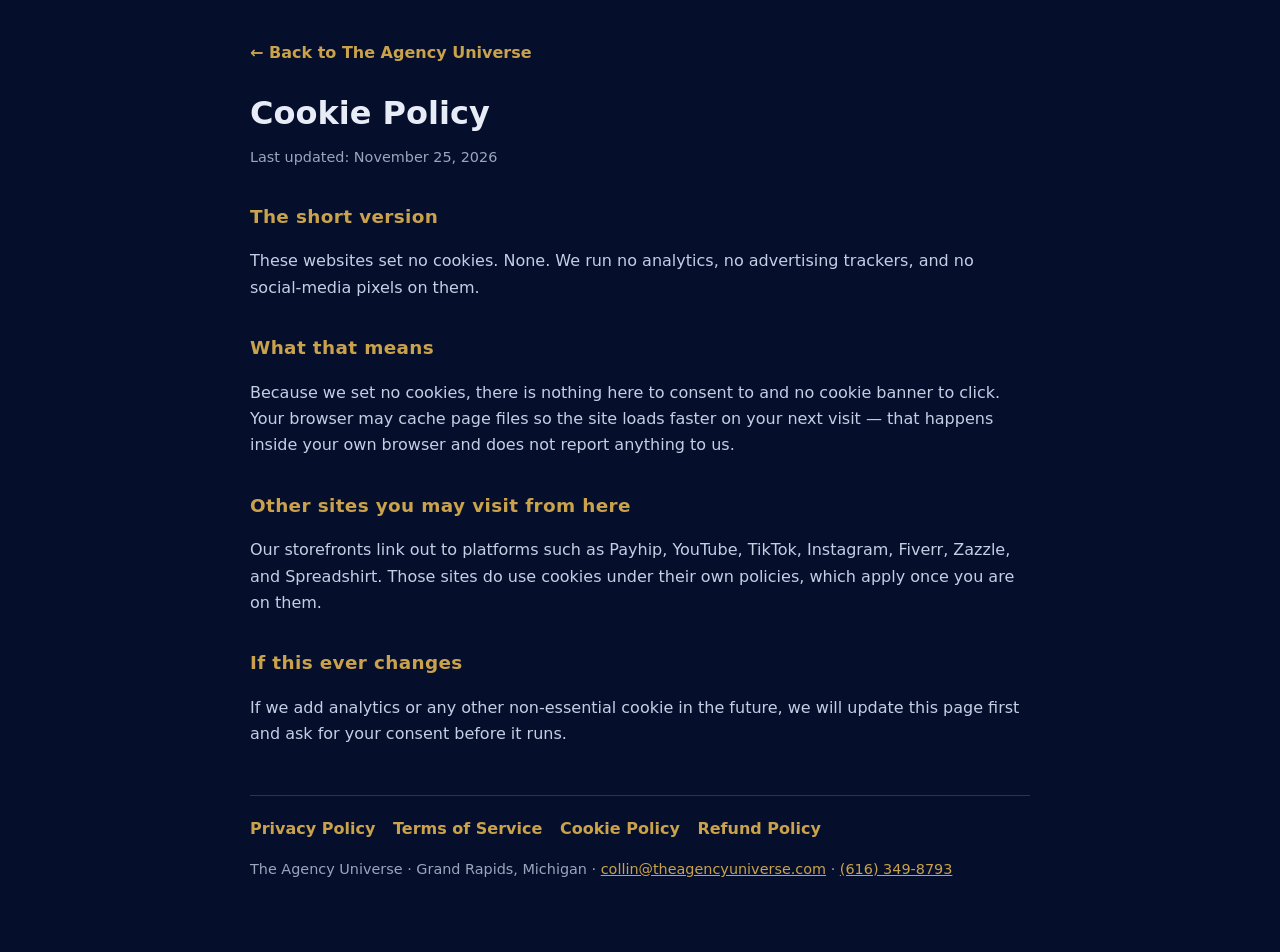
==== cookies.html @ 6b9e7f61 "Add legal pack: privacy, terms, cookies, refunds + footer legal links" ====
<!DOCTYPE html>
<html lang="en">
<head>
<meta charset="utf-8">
<meta name="viewport" content="width=device-width, initial-scale=1">
<title>Cookie Policy — The Agency Universe</title>
<meta name="description" content="Cookie Policy for The Agency Universe, a digital studio in Grand Rapids, Michigan.">
<style>
:root{--gold:#C9A24B;--ink:#E8ECF7;--mut:#9AA6BC}
*{box-sizing:border-box}
body{margin:0;background:#050F2C;color:var(--ink);font-family:system-ui,-apple-system,'Segoe UI',Roboto,sans-serif;line-height:1.65}
.wrap{max-width:820px;margin:0 auto;padding:2.5rem 1.25rem 3.5rem}
a{color:var(--gold)}
h1{font-size:2rem;line-height:1.2;margin:.2rem 0 .4rem}
h2{font-size:1.15rem;margin:2rem 0 .5rem;color:var(--gold);letter-spacing:.02em}
p,li{color:#C6CEE4}
.updated{color:var(--mut);font-size:.9rem}
.back{display:inline-block;margin-bottom:1.5rem;font-weight:700;text-decoration:none}
.legalnav{border-top:1px solid #26355c;margin-top:3rem;padding-top:1.2rem;display:flex;gap:1.1rem;flex-wrap:wrap}
.legalnav a{font-weight:700;text-decoration:none}
.biz{color:var(--mut);font-size:.9rem;margin-top:1rem}
</style>
</head>
<body>
<main class="wrap">
<a class="back" href="index.html">&larr; Back to The Agency Universe</a>
<h1>Cookie Policy</h1>
<p class="updated">Last updated: November 25, 2026</p>

<h2>The short version</h2>
<p>These websites set no cookies. None. We run no analytics, no advertising trackers, and no social-media pixels on them.</p>
<h2>What that means</h2>
<p>Because we set no cookies, there is nothing here to consent to and no cookie banner to click. Your browser may cache page files so the site loads faster on your next visit — that happens inside your own browser and does not report anything to us.</p>
<h2>Other sites you may visit from here</h2>
<p>Our storefronts link out to platforms such as Payhip, YouTube, TikTok, Instagram, Fiverr, Zazzle, and Spreadshirt. Those sites do use cookies under their own policies, which apply once you are on them.</p>
<h2>If this ever changes</h2>
<p>If we add analytics or any other non-essential cookie in the future, we will update this page first and ask for your consent before it runs.</p>

<nav class="legalnav" aria-label="Legal">
<a href="privacy.html">Privacy Policy</a>
<a href="terms.html">Terms of Service</a>
<a href="cookies.html">Cookie Policy</a>
<a href="refunds.html">Refund Policy</a>
</nav>
<p class="biz">The Agency Universe · Grand Rapids, Michigan · <a href="mailto:collin@theagencyuniverse.com">collin@theagencyuniverse.com</a> · <a href="tel:+16163498793">(616) 349-8793</a></p>
</main>
</body>
</html>
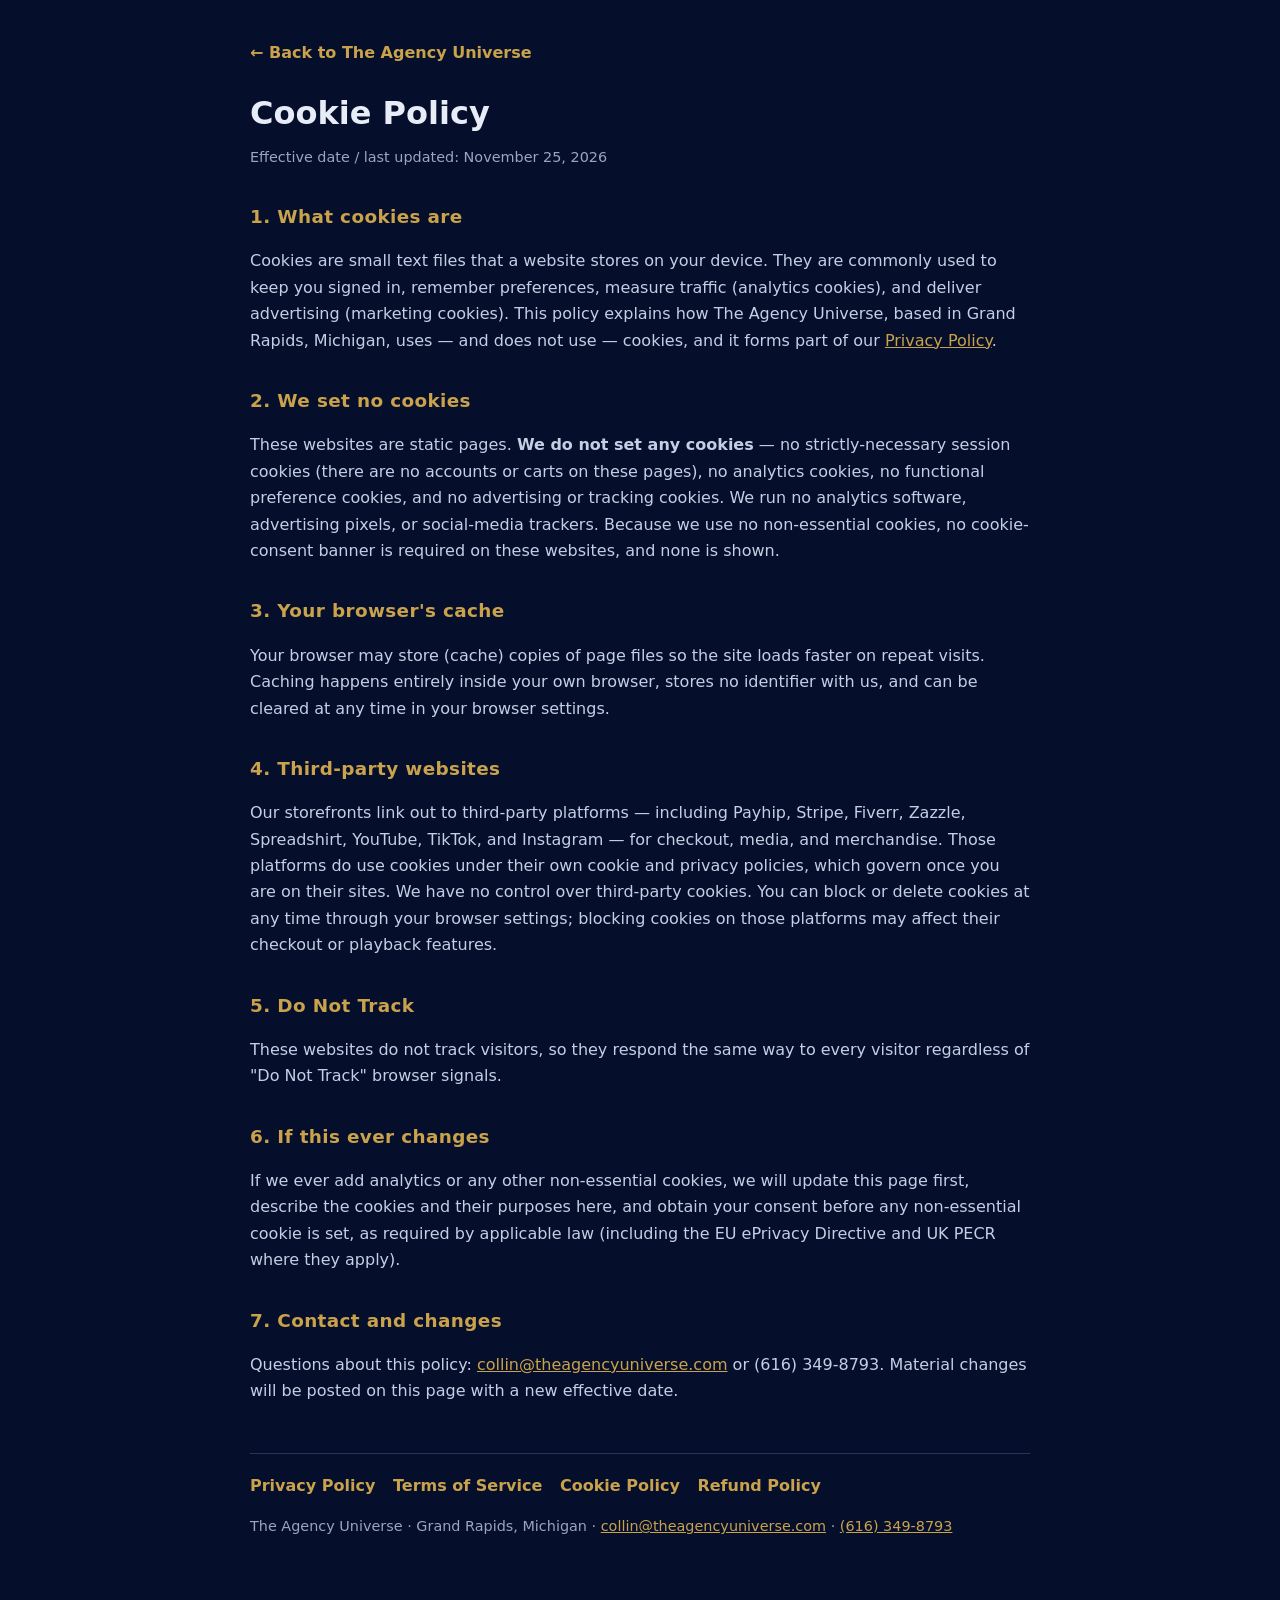
==== commit 48da98e6: "Revise legal pages: jurisdiction-protected terms (Michigan law, Kent County)" ====
--- a/cookies.html
+++ b/cookies.html
@@ -25,16 +25,22 @@
 <main class="wrap">
 <a class="back" href="index.html">&larr; Back to The Agency Universe</a>
 <h1>Cookie Policy</h1>
-<p class="updated">Last updated: November 25, 2026</p>
+<p class="updated">Effective date / last updated: November 25, 2026</p>
 
-<h2>The short version</h2>
-<p>These websites set no cookies. None. We run no analytics, no advertising trackers, and no social-media pixels on them.</p>
-<h2>What that means</h2>
-<p>Because we set no cookies, there is nothing here to consent to and no cookie banner to click. Your browser may cache page files so the site loads faster on your next visit — that happens inside your own browser and does not report anything to us.</p>
-<h2>Other sites you may visit from here</h2>
-<p>Our storefronts link out to platforms such as Payhip, YouTube, TikTok, Instagram, Fiverr, Zazzle, and Spreadshirt. Those sites do use cookies under their own policies, which apply once you are on them.</p>
-<h2>If this ever changes</h2>
-<p>If we add analytics or any other non-essential cookie in the future, we will update this page first and ask for your consent before it runs.</p>
+<h2>1. What cookies are</h2>
+<p>Cookies are small text files that a website stores on your device. They are commonly used to keep you signed in, remember preferences, measure traffic (analytics cookies), and deliver advertising (marketing cookies). This policy explains how The Agency Universe, based in Grand Rapids, Michigan, uses — and does not use — cookies, and it forms part of our <a href="privacy.html">Privacy Policy</a>.</p>
+<h2>2. We set no cookies</h2>
+<p>These websites are static pages. <strong>We do not set any cookies</strong> — no strictly-necessary session cookies (there are no accounts or carts on these pages), no analytics cookies, no functional preference cookies, and no advertising or tracking cookies. We run no analytics software, advertising pixels, or social-media trackers. Because we use no non-essential cookies, no cookie-consent banner is required on these websites, and none is shown.</p>
+<h2>3. Your browser's cache</h2>
+<p>Your browser may store (cache) copies of page files so the site loads faster on repeat visits. Caching happens entirely inside your own browser, stores no identifier with us, and can be cleared at any time in your browser settings.</p>
+<h2>4. Third-party websites</h2>
+<p>Our storefronts link out to third-party platforms — including Payhip, Stripe, Fiverr, Zazzle, Spreadshirt, YouTube, TikTok, and Instagram — for checkout, media, and merchandise. Those platforms do use cookies under their own cookie and privacy policies, which govern once you are on their sites. We have no control over third-party cookies. You can block or delete cookies at any time through your browser settings; blocking cookies on those platforms may affect their checkout or playback features.</p>
+<h2>5. Do Not Track</h2>
+<p>These websites do not track visitors, so they respond the same way to every visitor regardless of "Do Not Track" browser signals.</p>
+<h2>6. If this ever changes</h2>
+<p>If we ever add analytics or any other non-essential cookies, we will update this page first, describe the cookies and their purposes here, and obtain your consent before any non-essential cookie is set, as required by applicable law (including the EU ePrivacy Directive and UK PECR where they apply).</p>
+<h2>7. Contact and changes</h2>
+<p>Questions about this policy: <a href="mailto:collin@theagencyuniverse.com">collin@theagencyuniverse.com</a> or (616) 349-8793. Material changes will be posted on this page with a new effective date.</p>
 
 <nav class="legalnav" aria-label="Legal">
 <a href="privacy.html">Privacy Policy</a>
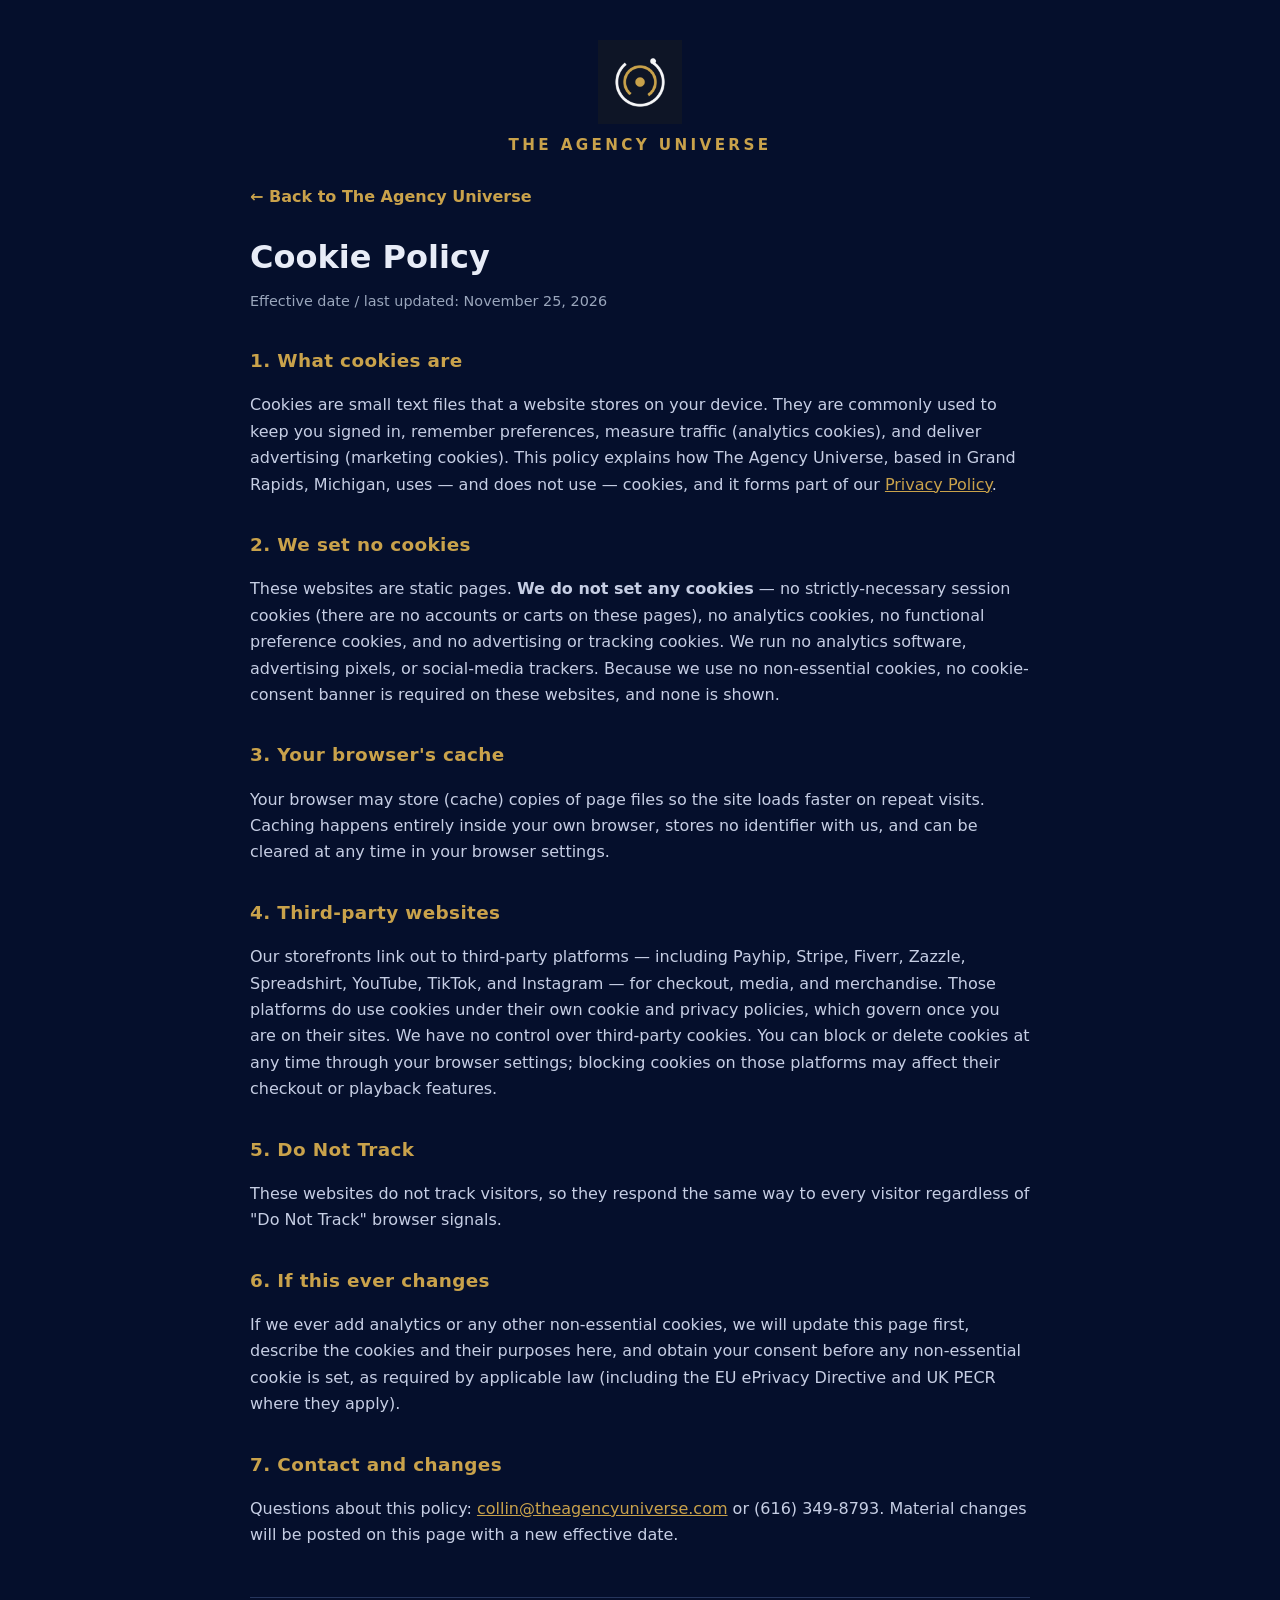
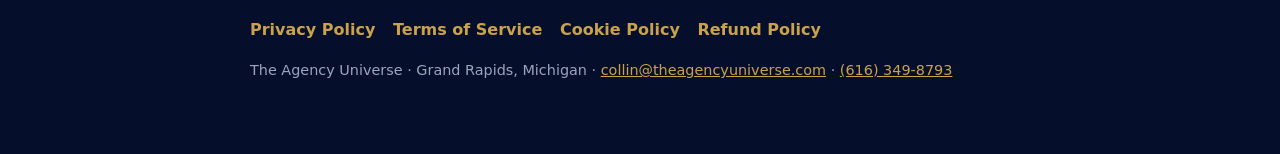
==== commit 8ae409f1: "Add studio logo header to legal pages" ====
--- a/cookies.html
+++ b/cookies.html
@@ -23,6 +23,12 @@
 </head>
 <body>
 <main class="wrap">
+<div style="text-align:center;margin-bottom:1.6rem">
+<a href="index.html" style="text-decoration:none">
+<img src="assets/agency-universe-logo-icon.png" alt="The Agency Universe" width="84" height="84" style="display:block;margin:0 auto .5rem">
+<span style="color:#C9A24B;font-weight:800;letter-spacing:.22em;text-transform:uppercase;font-size:.95rem">The Agency Universe</span>
+</a>
+</div>
 <a class="back" href="index.html">&larr; Back to The Agency Universe</a>
 <h1>Cookie Policy</h1>
 <p class="updated">Effective date / last updated: November 25, 2026</p>
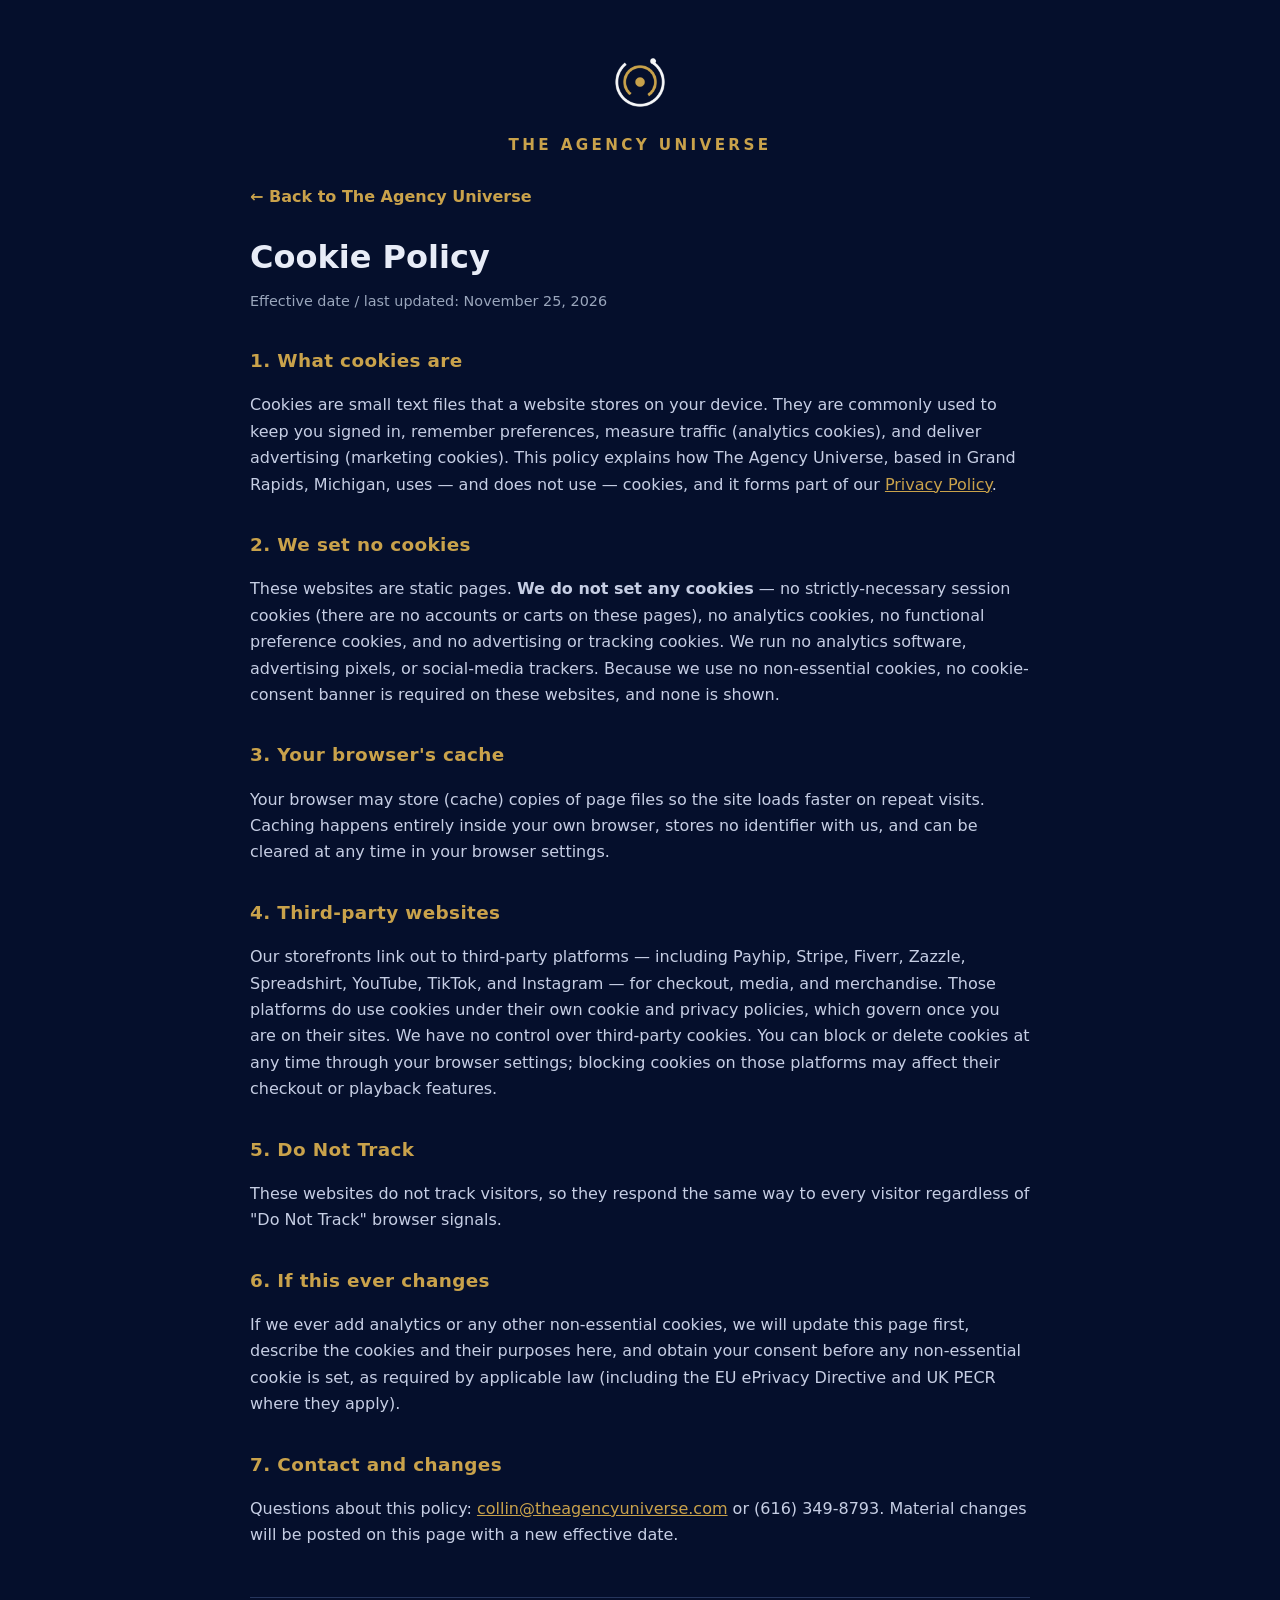
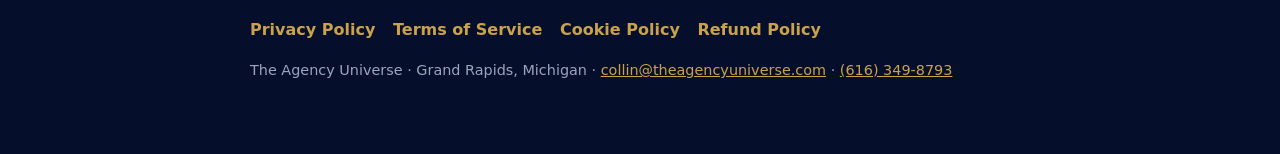
==== commit f73609b7: "Clean URLs: remove index.html from all links + auto-rewrite" ====
--- a/cookies.html
+++ b/cookies.html
@@ -24,12 +24,12 @@
 <body>
 <main class="wrap">
 <div style="text-align:center;margin-bottom:1.6rem">
-<a href="index.html" style="text-decoration:none">
+<a href="/" style="text-decoration:none">
 <img src="assets/agency-universe-logo-icon.png" alt="The Agency Universe" width="84" height="84" style="display:block;margin:0 auto .5rem">
 <span style="color:#C9A24B;font-weight:800;letter-spacing:.22em;text-transform:uppercase;font-size:.95rem">The Agency Universe</span>
 </a>
 </div>
-<a class="back" href="index.html">&larr; Back to The Agency Universe</a>
+<a class="back" href="/">&larr; Back to The Agency Universe</a>
 <h1>Cookie Policy</h1>
 <p class="updated">Effective date / last updated: November 25, 2026</p>
 
